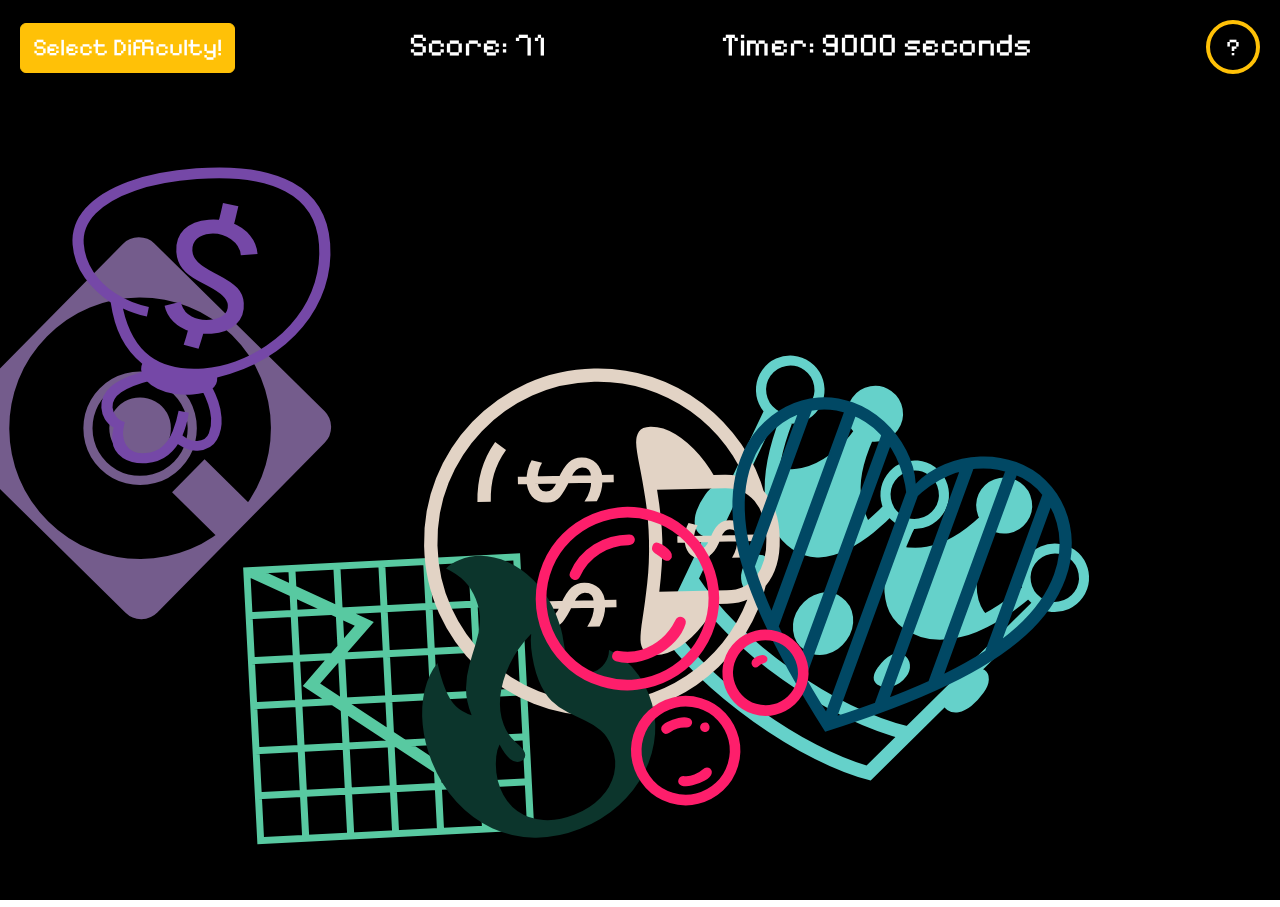
==== Game.html @ 1df14684 "e" ====
<!doctype html>
<html lang="en">
  <head>
    <meta charset="utf-8">
    <meta name="viewport" content="width=device-width, initial-scale=1">
    <title>Dobbs</title>
    <link href="bootstrap-5.3.2-dist/css/bootstrap.min.css" rel="stylesheet">
    <link rel="preconnect" href="https://fonts.googleapis.com">
    <link rel="preconnect" href="https://fonts.gstatic.com" crossorigin>
    <link href="https://fonts.googleapis.com/css2?family=Noto+Color+Emoji&family=Pixelify+Sans:wght@400;500;600;700&display=swap" rel="stylesheet">
    <link href = "Game.css" rel = "stylesheet">
  </head>
  <body>
    <main>
      <div class = "d-flex col-12 justify-content-between align-items-baseline" id = "homepage-button-grid">
        <button type="button" class="btn btn-warning home-page-button" id="difficultyButton" data-bs-toggle="modal" data-bs-target="#difficultyModal">Select Difficulty!</button>
        <p class = "score">Score: <span id = "score">71</span></p>
        <p class = "timer">Timer: <span id = "timer">9000</span> seconds</p>
        <button type="button" class="btn btn-outline-warning home-page-button" id="helpButton" data-bs-toggle="modal" data-bs-target="#helpModal">?</button>
      </div>
      <div id = "p5-canvas-homepage-div"></div>
    </main>
    <!-- Modal -->
    <div class="modal fade" id="helpModal" tabindex="-1" aria-labelledby="helpModalLabel" aria-hidden="true" data-bs-theme="dark">
      <div class="modal-dialog modal-dialog-centered modal-lg">
        <div class="modal-content">
          <div class="modal-header">
            <h1 class="modal-title fs-3 help-modal-title" id="helpModalLabel">Instructions</h1>
            <button type="button" class="btn-close" data-bs-dismiss="modal" aria-label="Close"></button>
          </div>
          <div class="modal-body help-modal-body">
            Ahhhhhhhhhhhhhhhhhhhhhhhhhhhhhhhhhhhhhhhhhhhhhhhhhhhhhhhhhh
          </div>
          <div class="modal-footer">
            <button type="button" class="btn btn-secondary" data-bs-dismiss="modal">Close</button>
            <button type="button" class="btn btn-warning">Play Game</button>
          </div>
        </div>
      </div>
    </div>
    <div class="modal fade" id="difficultyModal" tabindex="-1" aria-labelledby="difficultyModalLabel" aria-hidden="true" data-bs-theme="dark">
      <div class="modal-dialog modal-dialog-centered modal-lg">
        <div class="modal-content">
          <div class="modal-header">
            <h1 class="modal-title fs-3 help-modal-title" id="difficultyModalLabel">Difficulty</h1>
            <button type="button" class="btn-close" data-bs-dismiss="modal" aria-label="Close"></button>
          </div>
          <div class="modal-body help-modal-body">
            <p>Please select a difficulty: </p>
            <button type="button" class="btn btn-outline-warning">Easy</button>
            <button type="button" class="btn btn-warning">Medium</button>
            <button type="button" class="btn btn-outline-warning">Hard</button>
          </div>
          <div class="modal-footer">
            <button type="button" class="btn btn-secondary" data-bs-dismiss="modal">Close</button>
            <button type="button" class="btn btn-warning">Play Game</button>
          </div>
        </div>
      </div>
    </div>
    <script src="bootstrap-5.3.2-dist/js/bootstrap.bundle.min.js"></script>
    <script src="p5.min.js"></script>
    <script src="homepage.js"></script>
    <script src="Game.js"></script>
  </body>
</html>
---- Game.css ----
body {
	font-family: 'Pixelify Sans', cursive;
	height: 100%;
}

.home-page-button {
	font-size: 24px;
	color: rgb(255, 255, 255);
}

#helpButton {
	width: 54px;
	height: 54px;
	border-radius: 50%;
	border-width: 4px;
	box-sizing: border-box;
}

#homepage-button-grid {
	padding: 20px;
}

#p5-canvas-homepage-div {
	z-index: -21;
	position: absolute;
	top: 0;
	left: 0;
}

.help-modal-title {
	color: white;
}

.help-modal-body {
	color: white;
}

.score, .timer {
	color: white;
	font-size: 32px;
}
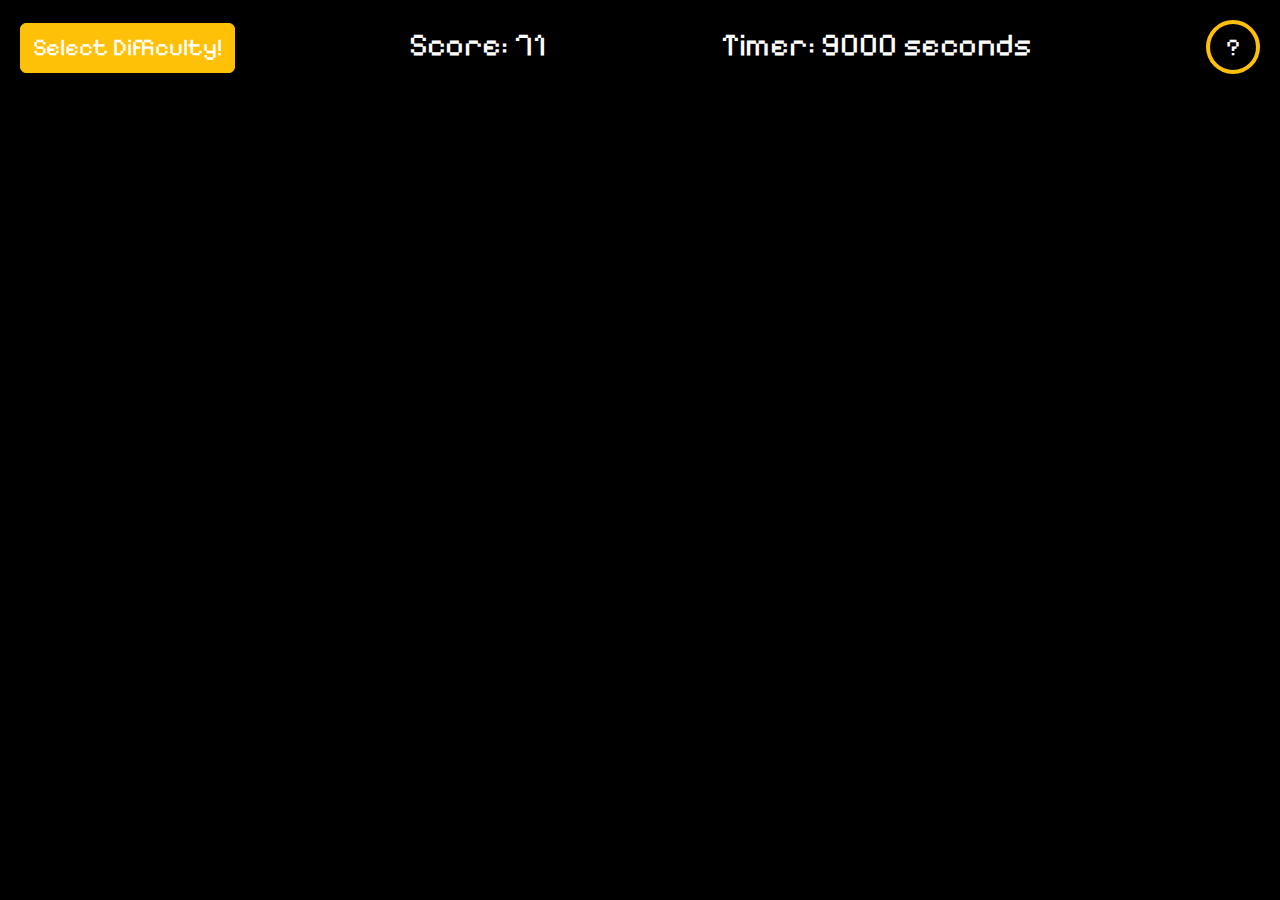
==== commit e6fb3900: "g" ====
--- a/Game.html
+++ b/Game.html
@@ -47,9 +47,9 @@
           </div>
           <div class="modal-body help-modal-body">
             <p>Please select a difficulty: </p>
-            <button type="button" class="btn btn-outline-warning">Easy</button>
-            <button type="button" class="btn btn-warning">Medium</button>
-            <button type="button" class="btn btn-outline-warning">Hard</button>
+            <button type="button" class="btn btn-outline-warning ez">Easy</button>
+            <button type="button" class="btn btn-warning mid">Medium</button>
+            <button type="button" class="btn btn-outline-warning sweat">Hard</button>
           </div>
           <div class="modal-footer">
             <button type="button" class="btn btn-secondary" data-bs-dismiss="modal">Close</button>
@@ -60,7 +60,7 @@
     </div>
     <script src="bootstrap-5.3.2-dist/js/bootstrap.bundle.min.js"></script>
     <script src="p5.min.js"></script>
-    <script src="homepage.js"></script>
+    <!-- <script src="homepage.js"></script> -->
     <script src="Game.js"></script>
   </body>
 </html>--- a/Game.css
+++ b/Game.css
@@ -1,6 +1,7 @@
 body {
 	font-family: 'Pixelify Sans', cursive;
 	height: 100%;
+	background-color: black;
 }
 
 .home-page-button {
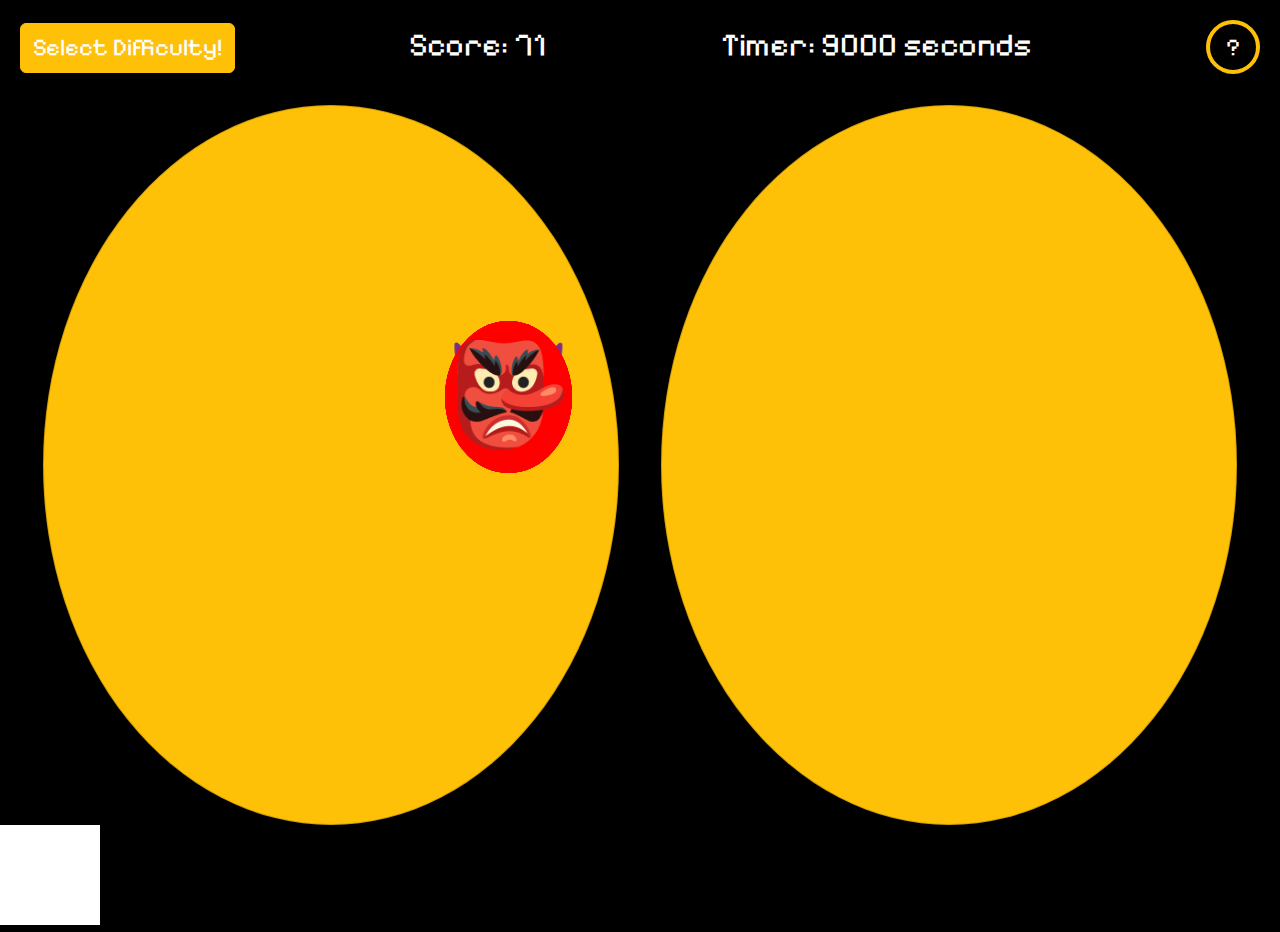
==== commit 86c8e334: "e" ====
--- a/Game.html
+++ b/Game.html
@@ -18,7 +18,19 @@
         <p class = "timer">Timer: <span id = "timer">9000</span> seconds</p>
         <button type="button" class="btn btn-outline-warning home-page-button" id="helpButton" data-bs-toggle="modal" data-bs-target="#helpModal">?</button>
       </div>
-      <div id = "p5-canvas-homepage-div"></div>
+      <div id = "p5-canvas-homepage-div" class = "d-flex">
+        <div class = "card" id = "card1">
+          <button type = "button" class = "btn btn-warning-outline card-button">🤡</button>
+          <button type = "button" class = "btn btn-warning-outline card-button">🤬</button>
+          <button type = "button" class = "btn btn-warning-outline card-button">💩</button>
+          <button type = "button" class = "btn btn-warning-outline card-button">🎃</button>
+          <button type = "button" class = "btn btn-warning-outline card-button">👿</button>
+          <button type = "button" class = "btn btn-warning-outline card-button">🙃</button>
+          <button type = "button" class = "btn btn-warning-outline card-button">🥶</button>
+          <button type = "button" class = "btn btn-warning-outline card-button">👺</button>
+        </div>
+        <div class = "card" id = "card2"></div>
+      </div>
     </main>
     <!-- Modal -->
     <div class="modal fade" id="helpModal" tabindex="-1" aria-labelledby="helpModalLabel" aria-hidden="true" data-bs-theme="dark">
--- a/Game.css
+++ b/Game.css
@@ -23,9 +23,11 @@
 
 #p5-canvas-homepage-div {
 	z-index: -21;
-	position: absolute;
+	flex-direction: row;
+	justify-content: space-evenly;
+/*	position: absolute;
 	top: 0;
-	left: 0;
+	left: 0;*/
 }
 
 .help-modal-title {
@@ -39,4 +41,22 @@
 .score, .timer {
 	color: white;
 	font-size: 32px;
+}
+
+.card {
+	background-color: #ffc107;
+	height: 80vh;
+	width: 45vw;
+	border-radius: 100%;
+	position: relative;
+}
+
+.card-button {
+	position: absolute;
+	top: 30%;
+	left:70%;
+	font-size: 100px;
+	background-color: red;
+	border-radius: 100%;
+	padding: 0;
 }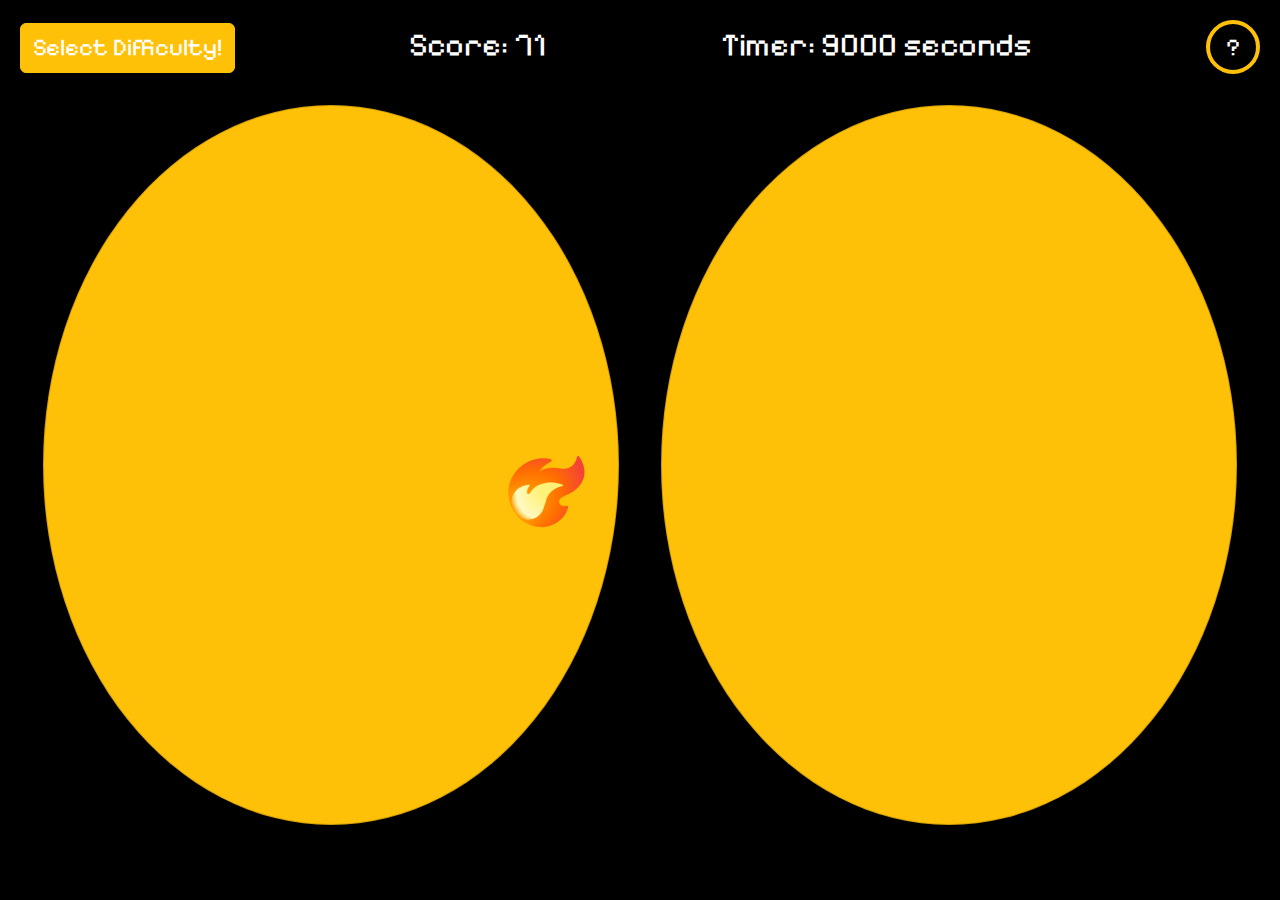
==== commit 3486cb77: "e" ====
--- a/Game.html
+++ b/Game.html
@@ -20,14 +20,6 @@
       </div>
       <div id = "p5-canvas-homepage-div" class = "d-flex">
         <div class = "card" id = "card1">
-          <button type = "button" class = "btn btn-warning-outline card-button">🤡</button>
-          <button type = "button" class = "btn btn-warning-outline card-button">🤬</button>
-          <button type = "button" class = "btn btn-warning-outline card-button">💩</button>
-          <button type = "button" class = "btn btn-warning-outline card-button">🎃</button>
-          <button type = "button" class = "btn btn-warning-outline card-button">👿</button>
-          <button type = "button" class = "btn btn-warning-outline card-button">🙃</button>
-          <button type = "button" class = "btn btn-warning-outline card-button">🥶</button>
-          <button type = "button" class = "btn btn-warning-outline card-button">👺</button>
         </div>
         <div class = "card" id = "card2"></div>
       </div>
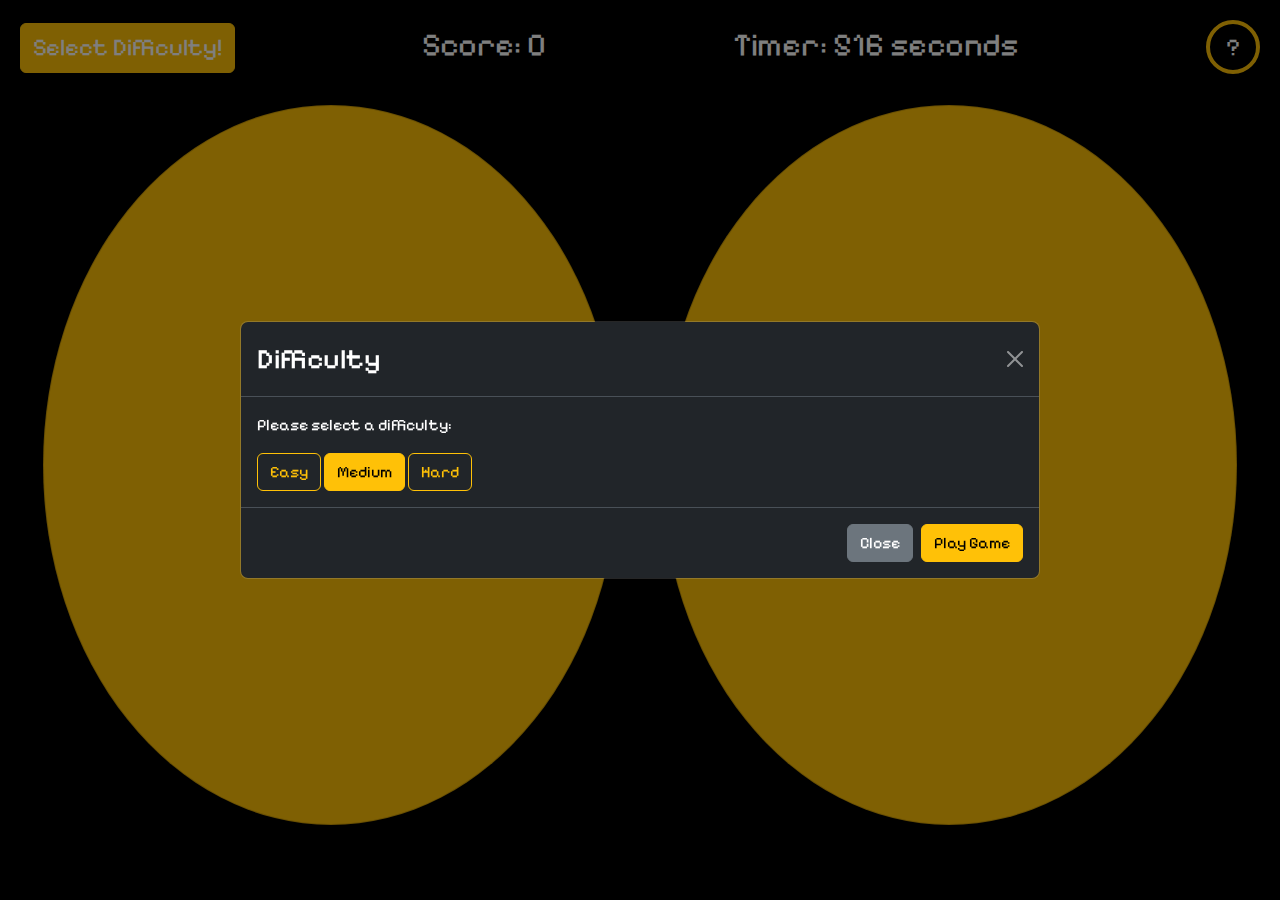
==== commit 73ce3e82: "e" ====
--- a/Game.html
+++ b/Game.html
@@ -14,8 +14,8 @@
     <main>
       <div class = "d-flex col-12 justify-content-between align-items-baseline" id = "homepage-button-grid">
         <button type="button" class="btn btn-warning home-page-button" id="difficultyButton" data-bs-toggle="modal" data-bs-target="#difficultyModal">Select Difficulty!</button>
-        <p class = "score">Score: <span id = "score">71</span></p>
-        <p class = "timer">Timer: <span id = "timer">9000</span> seconds</p>
+        <p class = "score">Score: <span id = "score">0</span></p>
+        <p class = "timer">Timer: <span id = "timer"></span> seconds</p>
         <button type="button" class="btn btn-outline-warning home-page-button" id="helpButton" data-bs-toggle="modal" data-bs-target="#helpModal">?</button>
       </div>
       <div id = "p5-canvas-homepage-div" class = "d-flex">
@@ -57,7 +57,7 @@
           </div>
           <div class="modal-footer">
             <button type="button" class="btn btn-secondary" data-bs-dismiss="modal">Close</button>
-            <button type="button" class="btn btn-warning">Play Game</button>
+            <button type="button" class="btn btn-warning" id = "play-button">Play Game</button>
           </div>
         </div>
       </div>
--- a/Game.css
+++ b/Game.css
@@ -59,4 +59,14 @@
 	background-color: red;
 	border-radius: 100%;
 	padding: 0;
+}
+
+.correct-match {
+	background-color: #198754;
+	transition: background-color 1s;
+}
+
+.wrong-match {
+	background-color: #dc3545;
+	transition: background-color 1s;
 }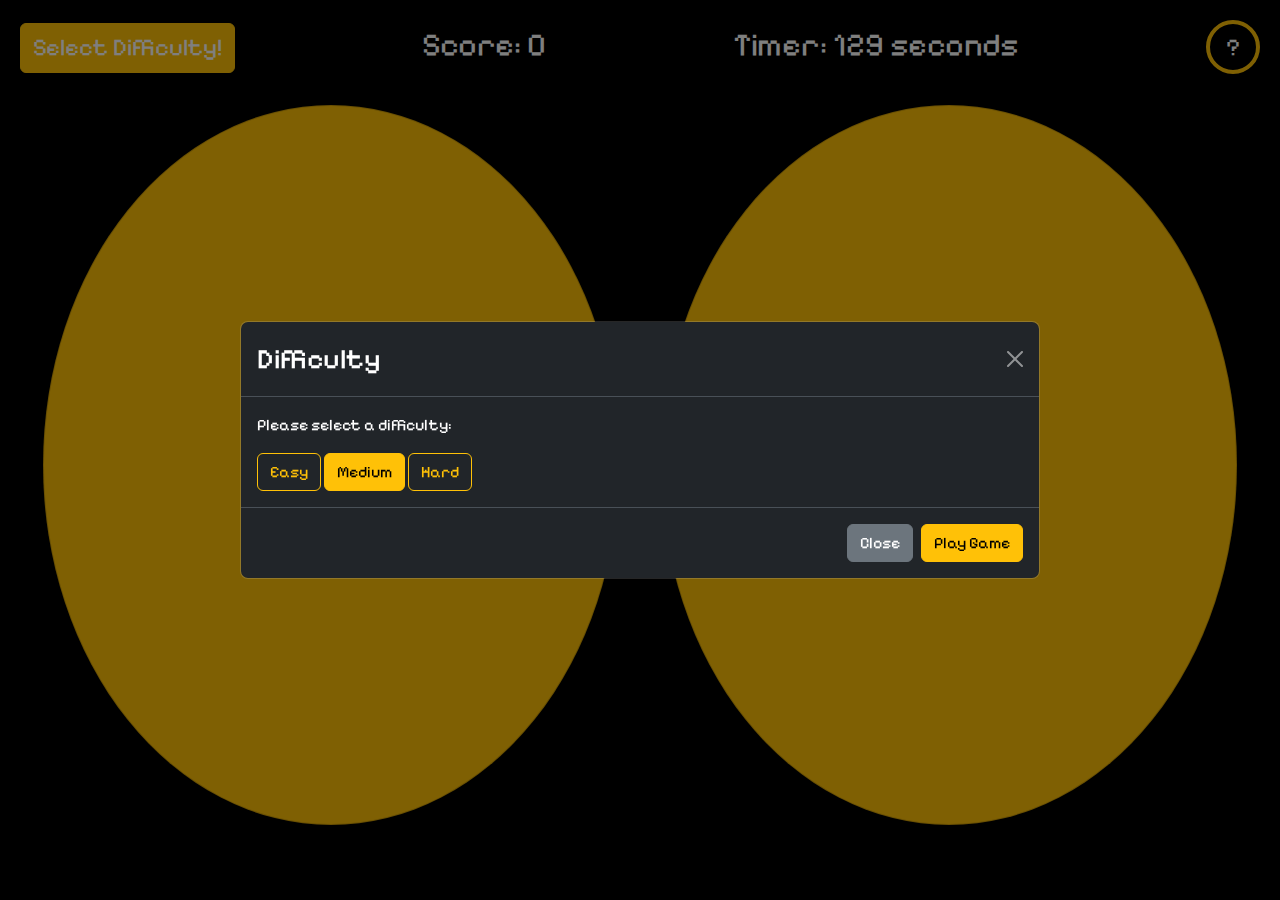
==== commit fad55a9e: "e" ====
--- a/Game.html
+++ b/Game.html
@@ -33,7 +33,7 @@
             <button type="button" class="btn-close" data-bs-dismiss="modal" aria-label="Close"></button>
           </div>
           <div class="modal-body help-modal-body">
-            Ahhhhhhhhhhhhhhhhhhhhhhhhhhhhhhhhhhhhhhhhhhhhhhhhhhhhhhhhhh
+            <p>Each card in the card has 1 and only 1 match with any other card in the card deck. To play this game, quickly find the match between each set of cards before the timer runs out. Good luck matching!</p>
           </div>
           <div class="modal-footer">
             <button type="button" class="btn btn-secondary" data-bs-dismiss="modal">Close</button>
@@ -62,6 +62,26 @@
         </div>
       </div>
     </div>
+    <div class="modal fade" id="endModal" tabindex="-1" aria-labelledby="endModalLabel" aria-hidden="true" data-bs-theme="dark">
+      <div class="modal-dialog modal-dialog-centered modal-lg">
+        <div class="modal-content">
+          <div class="modal-header">
+            <h1 class="modal-title fs-3 help-modal-title" id="endModalLabel">Yay! You Won!</h1>
+            <button type="button" class="btn-close" data-bs-dismiss="modal" aria-label="Close"></button>
+          </div>
+          <div class="modal-body help-modal-body">
+            <p id = "game-over-modal-message">Would you like to play again? If so, consider trying another difficukty level cause ur cracked: </p>
+            <button type="button" class="btn btn-outline-warning ez">Easy</button>
+            <button type="button" class="btn btn-warning mid">Medium</button>
+            <button type="button" class="btn btn-outline-warning sweat">Hard</button>
+          </div>
+          <div class="modal-footer">
+            <button type="button" class="btn btn-secondary" data-bs-dismiss="modal">Close</button>
+            <button type="button" class="btn btn-warning" id = "play-button">Play Game</button>
+          </div>
+        </div>
+      </div>
+    </div>
     <script src="bootstrap-5.3.2-dist/js/bootstrap.bundle.min.js"></script>
     <script src="p5.min.js"></script>
     <!-- <script src="homepage.js"></script> -->
